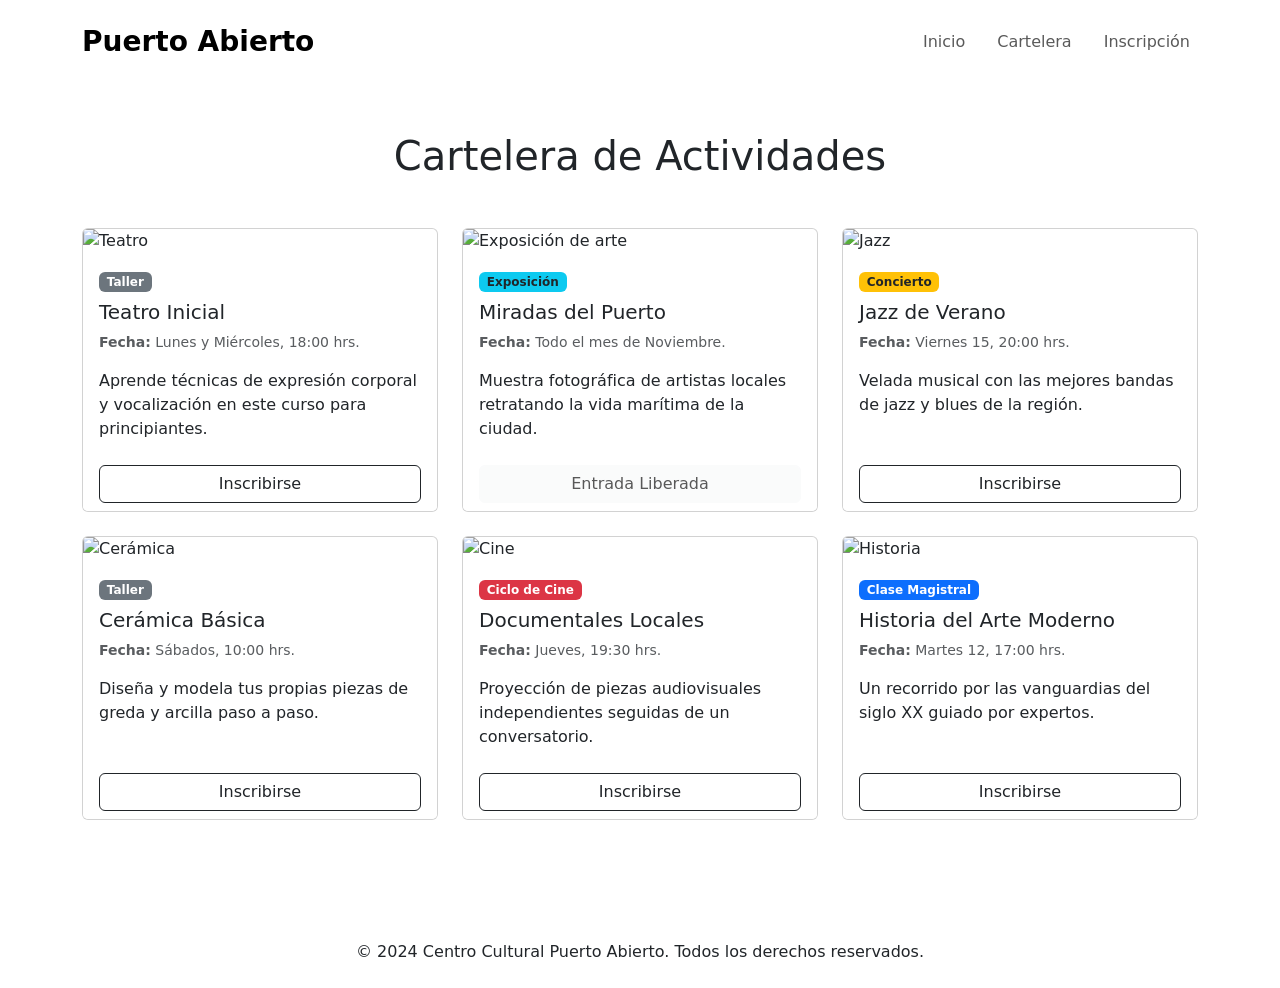
==== SABADO/cartelera.html @ b359deb8 "Add files via upload" ====
<!DOCTYPE html>
<html lang="es">
<head>
  <meta charset="UTF-8">
  <meta name="viewport" content="width=device-width, initial-scale=1.0">
  <title>Cartelera - Puerto Abierto</title>
  <link href="https://cdn.jsdelivr.net/npm/bootstrap@5.3.2/dist/css/bootstrap.min.css" rel="stylesheet">
  <link rel="stylesheet" href="style.css">
</head>
<body>

  <header>
    <nav class="navbar navbar-expand-lg sticky-top py-3">
      <div class="container">
        <a class="navbar-brand fw-bold fs-3" href="index.html">Puerto Abierto</a>
        <button class="navbar-toggler bg-light" type="button" data-bs-toggle="collapse" data-bs-target="#menuPrincipal">
          <span class="navbar-toggler-icon"></span>
        </button>
        <div class="collapse navbar-collapse justify-content-end" id="menuPrincipal">
          <ul class="navbar-nav gap-3">
            <li class="nav-item"><a class="nav-link" href="index.html">Inicio</a></li>
            <li class="nav-item"><a class="nav-link" href="cartelera.html">Cartelera</a></li>
            <li class="nav-item"><a class="nav-link" href="inscripcion.html">Inscripción</a></li>
          </ul>
        </div>
      </div>
    </nav>
  </header>

  <main class="container py-5">
    <h1 class="text-center mb-5">Cartelera de Actividades</h1>
   
    <!-- Grilla de Bootstrap: 1 col en celu, 2 en tablet, 3 en compu -->
    <div class="row row-cols-1 row-cols-md-2 row-cols-lg-3 g-4">
     
      <!-- Actividad 1 -->
      <div class="col">
        <div class="card card-actividad h-100">
          <img src="https://images.unsplash.com/photo-1507676184212-d0c30a514751?w=400" class="card-img-top" alt="Teatro">
          <div class="card-body">
            <span class="badge bg-secondary mb-2">Taller</span>
            <h3 class="card-title h5">Teatro Inicial</h3>
            <p class="text-muted small"><strong>Fecha:</strong> Lunes y Miércoles, 18:00 hrs.</p>
            <p class="card-text">Aprende técnicas de expresión corporal y vocalización en este curso para principiantes.</p>
          </div>
          <div class="card-footer bg-white border-top-0">
            <a href="inscripcion.html" class="btn btn-outline-dark w-100">Inscribirse</a>
          </div>
        </div>
      </div>

      <!-- Actividad 2 -->
      <div class="col">
        <div class="card card-actividad h-100">
          <img src="https://images.unsplash.com/photo-1536924940846-227afb31e2a5?w=400" class="card-img-top" alt="Exposición de arte">
          <div class="card-body">
            <span class="badge bg-info text-dark mb-2">Exposición</span>
            <h3 class="card-title h5">Miradas del Puerto</h3>
            <p class="text-muted small"><strong>Fecha:</strong> Todo el mes de Noviembre.</p>
            <p class="card-text">Muestra fotográfica de artistas locales retratando la vida marítima de la ciudad.</p>
          </div>
          <div class="card-footer bg-white border-top-0">
            <button class="btn btn-light w-100" disabled>Entrada Liberada</button>
          </div>
        </div>
      </div>

      <!-- Actividad 3 -->
      <div class="col">
        <div class="card card-actividad h-100">
          <img src="https://images.unsplash.com/photo-1511192336575-5a79af67a629?w=400" class="card-img-top" alt="Jazz">
          <div class="card-body">
            <span class="badge bg-warning text-dark mb-2">Concierto</span>
            <h3 class="card-title h5">Jazz de Verano</h3>
            <p class="text-muted small"><strong>Fecha:</strong> Viernes 15, 20:00 hrs.</p>
            <p class="card-text">Velada musical con las mejores bandas de jazz y blues de la región.</p>
          </div>
          <div class="card-footer bg-white border-top-0">
            <a href="inscripcion.html" class="btn btn-outline-dark w-100">Inscribirse</a>
          </div>
        </div>
      </div>

      <!-- Actividad 4 -->
      <div class="col">
        <div class="card card-actividad h-100">
          <img src="https://images.unsplash.com/photo-1610701596007-11502861dcfa?w=400" class="card-img-top" alt="Cerámica">
          <div class="card-body">
            <span class="badge bg-secondary mb-2">Taller</span>
            <h3 class="card-title h5">Cerámica Básica</h3>
            <p class="text-muted small"><strong>Fecha:</strong> Sábados, 10:00 hrs.</p>
            <p class="card-text">Diseña y modela tus propias piezas de greda y arcilla paso a paso.</p>
          </div>
          <div class="card-footer bg-white border-top-0">
            <a href="inscripcion.html" class="btn btn-outline-dark w-100">Inscribirse</a>
          </div>
        </div>
      </div>

      <!-- Actividad 5 -->
      <div class="col">
        <div class="card card-actividad h-100">
          <img src="https://images.unsplash.com/photo-1489599849927-2ee91cede3ba?w=400" class="card-img-top" alt="Cine">
          <div class="card-body">
            <span class="badge bg-danger mb-2">Ciclo de Cine</span>
            <h3 class="card-title h5">Documentales Locales</h3>
            <p class="text-muted small"><strong>Fecha:</strong> Jueves, 19:30 hrs.</p>
            <p class="card-text">Proyección de piezas audiovisuales independientes seguidas de un conversatorio.</p>
          </div>
          <div class="card-footer bg-white border-top-0">
            <a href="inscripcion.html" class="btn btn-outline-dark w-100">Inscribirse</a>
          </div>
        </div>
      </div>

      <!-- Actividad 6 -->
      <div class="col">
        <div class="card card-actividad h-100">
          <img src="https://images.unsplash.com/photo-1544928147-79a2dbc1f389?w=400" class="card-img-top" alt="Historia">
          <div class="card-body">
            <span class="badge bg-primary mb-2">Clase Magistral</span>
            <h3 class="card-title h5">Historia del Arte Moderno</h3>
            <p class="text-muted small"><strong>Fecha:</strong> Martes 12, 17:00 hrs.</p>
            <p class="card-text">Un recorrido por las vanguardias del siglo XX guiado por expertos.</p>
          </div>
          <div class="card-footer bg-white border-top-0">
            <a href="inscripcion.html" class="btn btn-outline-dark w-100">Inscribirse</a>
          </div>
        </div>
      </div>

    </div>
  </main>

  <footer class="text-center py-4 mt-5">
    <p class="mb-0">&copy; 2024 Centro Cultural Puerto Abierto. Todos los derechos reservados.</p>
  </footer>

  <script src="https://cdn.jsdelivr.net/npm/bootstrap@5.3.2/dist/js/bootstrap.bundle.min.js"></script>
</body>
</html>
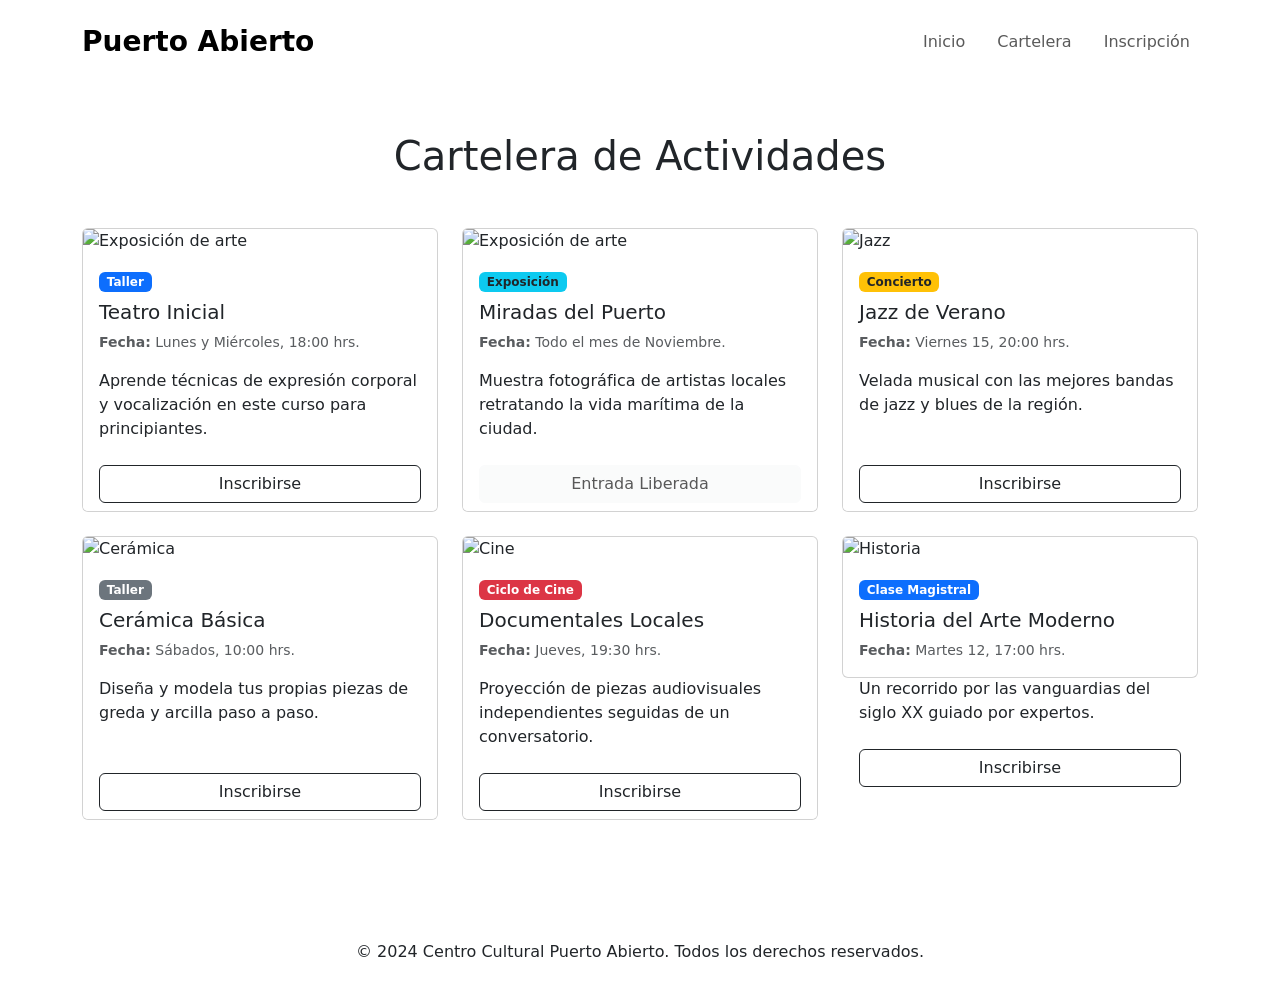
==== commit 57c0be05: "Add files via upload" ====
--- a/SABADO/cartelera.html
+++ b/SABADO/cartelera.html
@@ -30,15 +30,15 @@
   <main class="container py-5">
     <h1 class="text-center mb-5">Cartelera de Actividades</h1>
    
-    <!-- Grilla de Bootstrap: 1 col en celu, 2 en tablet, 3 en compu -->
+    <!-- Grilla  1 col en celu, 2 en tablet, 3 en compu -->
     <div class="row row-cols-1 row-cols-md-2 row-cols-lg-3 g-4">
      
       <!-- Actividad 1 -->
       <div class="col">
         <div class="card card-actividad h-100">
-          <img src="https://images.unsplash.com/photo-1507676184212-d0c30a514751?w=400" class="card-img-top" alt="Teatro">
+          <img src="https://www.teatroreal.es/themes/custom/teatro_real/dist/images/bg-footer.jpg" class="card-img-top" alt="Exposición de arte">
           <div class="card-body">
-            <span class="badge bg-secondary mb-2">Taller</span>
+            <span class="badge bg-primary mb-2">Taller</span>
             <h3 class="card-title h5">Teatro Inicial</h3>
             <p class="text-muted small"><strong>Fecha:</strong> Lunes y Miércoles, 18:00 hrs.</p>
             <p class="card-text">Aprende técnicas de expresión corporal y vocalización en este curso para principiantes.</p>
@@ -115,7 +115,7 @@
 
       <!-- Actividad 6 -->
       <div class="col">
-        <div class="card card-actividad h-100">
+        <div class="card card-actividad h-50">
           <img src="https://images.unsplash.com/photo-1544928147-79a2dbc1f389?w=400" class="card-img-top" alt="Historia">
           <div class="card-body">
             <span class="badge bg-primary mb-2">Clase Magistral</span>
